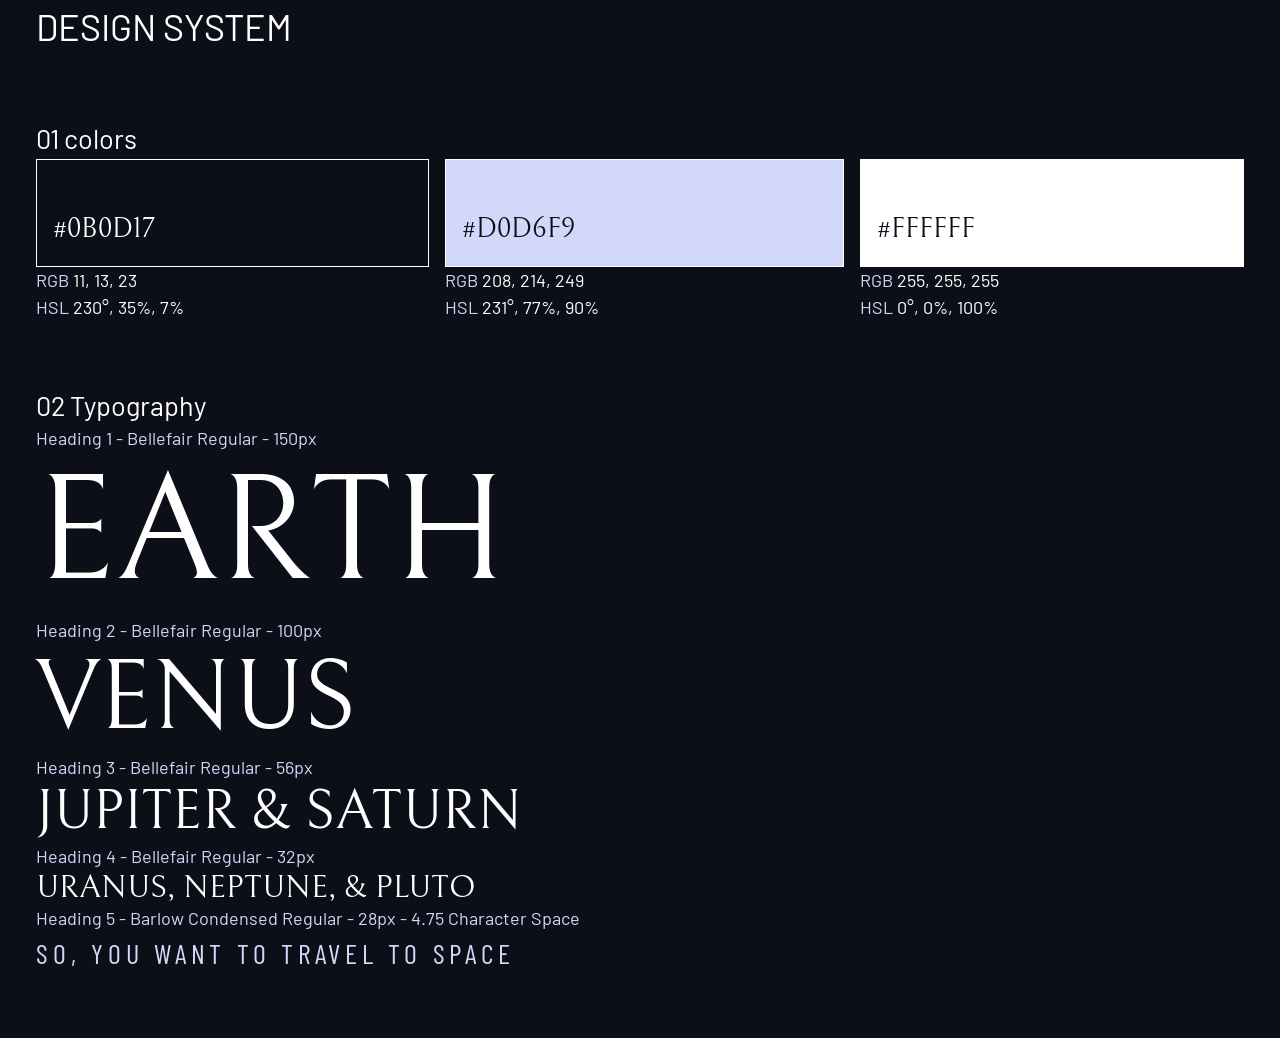
==== the-design-system/design-system-own.html @ 040ad727 "Initial commit" ====
<!DOCTYPE html>
<html lang="en">
    <head>
        <meta charset="UTF-8">
        <meta http-equiv="X-UA-Compatible" content="IE=edge">
        <meta name="viewport" content="width=device-width, initial-scale=1.0">
        <link rel="preconnect" href="https://fonts.googleapis.com">
        <link rel="preconnect" href="https://fonts.gstatic.com" crossorigin>
        <link href="https://fonts.googleapis.com/css2?family=Barlow+Condensed:wght@400;700&family=Bellefair&family=Barlow:wght@400;700&display=swap" rel="stylesheet">
        <link rel="stylesheet" href="../index.css">
        <title>Design System</title>
    </head>
    <body class="bg-dark text-white">
        <div class="container">
            <h1 class="uppercase">Design System</h1>
            <section id="colors" style="margin: 4rem 0;">
                <h2><span>01</span> colors</h2>
                <div class="flex">
                    <div style="flex-grow: 1;">
                        <div class="bg-dark text-white uppercase ff-serif fs-500" style="padding: 3rem 1rem 1rem; border: 1px solid white">
                            #0B0D17
                        </div>
                        <p><span class="text-accent">RGB</span> 11, 13, 23</p>
                        <p><span class="text-accent">HSL</span> 230°, 35%, 7%</p>
                    </div>
                    <div style="flex-grow: 1;">
                        <div class="bg-accent text-dark uppercase ff-serif fs-500" style="padding: 3rem 1rem 1rem; border: 1px solid white">
                            #D0D6F9
                        </div>
                        <p><span class="text-accent">RGB</span> 208, 214, 249</p>
                        <p><span class="text-accent">HSL</span> 231°, 77%, 90%</p>
                    </div>
                    <div style="flex-grow: 1;">
                        <div class="bg-white text-dark uppercase ff-serif fs-500" style="padding: 3rem 1rem 1rem; border: 1px solid white">
                            #FFFFFF
                        </div>
                        <p><span class="text-accent">RGB</span> 255, 255, 255</p>
                        <p><span class="text-accent">HSL</span> 0°, 0%, 100%</p>
                    </div>
                </div>
            </section>
            <section id="typography" style="margin: 4rem 0;">
                <h2><span>02</span> Typography</h2>
                <div class="flex">
                    <div style="flex-basis: 100%;">
                        <div>
                            <p class="text-accent">Heading 1 - Bellefair Regular - 150px</p>
                            <p class="fs-900 ff-serif uppercase">Earth</p>
                        </div>                  
                        <div>
                            <p class="text-accent">Heading 2 - Bellefair Regular - 100px</p>
                            <p class="fs-800 ff-serif uppercase">Venus</p>
                        </div>                  
                        <div>
                            <p class="text-accent">Heading 3 - Bellefair Regular - 56px</p>
                            <p class="fs-700 ff-serif uppercase">Jupiter & Saturn</p>
                        </div>                  
                        <div>
                            <p class="text-accent">Heading 4 - Bellefair Regular - 32px</p>
                            <p class="fs-600 ff-serif uppercase">Uranus, Neptune, & Pluto</p>
                        </div>                  
                        <div>
                            <p class="text-accent">Heading 5 - Barlow Condensed Regular - 28px - 4.75 Character Space</p>
                            <p class="fs-500 ff-sans-cond uppercase letter-spacing-1 text-accent">So, you want to travel to space</p>
                        </div>                  
                    </div>
                </div>
            </section>
        </div>
        <script src="index.pack.js"></script>
    </body>
</html>
---- index.css ----
/* ----------------------------------- */
/* Custom properties                   */
/* ----------------------------------- */

:root {
    /* colors */
    --color-dark: 230 35% 7%;
    --color-light: 231 77% 90%;
    --color-white: 0 0% 100%;

    /* font-sizes */
    --fs-900: 9.375rem;
    --fs-800: 6.25rem;
    --fs-700: 3.5rem;
    --fs-600: 2rem;
    --fs-500: 1.75rem;
    --fs-400: 1.125rem;
    --fs-300: 1rem;
    --fs-200: 0.875rem;

    /* font-families */
    --ff-serif: "Bellefair", serif;
    --ff-sans-cond: "Barlow condensed", sans-serif;
    --ff-sans-normal: "Barlow", sans-serif;
}

/* ----------------------------------- */
/* Reset                               */
/* ----------------------------------- */

/* https://piccalil.li/blog/a-modern-css-reset/ */

/* Box sizing */
*,
*::before,
*::after {
    box-sizing: border-box;
}

/* Reset margins */
body,
h1,
h2,
h3,
h4,
h5,
p,
figure,
picture {
    margin: 0;
}

h1,
h2,
h3,
h4,
h5,
p {
    font-weight: 400;
}

/* set up the body */
body {
    font-family: var(--ff-sans-normal);
    font-size: var(--fs-400);
    color: hsl(var(--color-white));
    background-color: hsl(var(--color-dark));
    line-height: 1.5;
    min-height: 100vh;
}

/* make images easier to work with */
img,
picture {
    max-width: 100%;
    display: block;
}

/* make form elements easier to work with */
input,
button,
textarea,
select {
    font: inherit;
}

/* remove animations for people who have turned off */
@media (prefers-reduced-motion: reduce) {
    *,
    *::before,
    *::after {
        animation-duration: 0.01ms !important;
        animation-iteration-count: 1 !important;
        transition-duration: 0.01ms !important;
        scroll-behavior: auto !important;
    }
}

/* ----------------------------------- */
/* Utility classes                     */
/* ----------------------------------- */

/* general */
.flex {
    display: flex;
    gap: var(--gap, 1rem);
}

.grid {
    display: grid;
    gap: var(--gap, 1rem);
}

.container {
    padding-inline: 2em;
    max-width: 80rem;
    margin-inline: auto;
}

.sr-only {
    position: absolute;
    width: 1px;
    height: 1px;
    padding: 0;
    margin: -1px;
    overflow: hidden;
    clip: rect(0, 0, 0, 0);
    white-space: nowrap;
    border: 0;
}

/* colors */
.bg-dark {
    background-color: hsl(var(--color-dark));
}

.bg-accent {
    background-color: hsl(var(--color-light));
}

.bg-white {
    background-color: hsl(var(--color-white));
}

.text-dark {
    color: hsl(var(--color-dark));
}

.text-accent {
    color: hsl(var(--color-light));
}

.text-white {
    color: hsl(var(--color-white));
}

/* typography */
.ff-serif {
    font-family: var(--ff-serif);
}

.ff-sans-cond {
    font-family: var(--ff-sans-cond);

}
.ff-sans-normal {
    font-family: var(--ff-sans-normal);
}

.letter-spacing-1 {
    letter-spacing: 4.75px;
}

.letter-spacing-2 {
    letter-spacing: 2.7px;
}

.letter-spacing-3 {
    letter-spacing: 2.35px;
}

.uppercase {
    text-transform: uppercase;
}

.fs-900 {
    font-size: var(--fs-900);
}

.fs-800 {
    font-size: var(--fs-800);
}

.fs-700 {
    font-size: var(--fs-700);
}

.fs-600 {
    font-size: var(--fs-600);
}

.fs-500 {
    font-size: var(--fs-500);
}

.fs-400 {
    font-size: var(--fs-400);
}

.fs-300 {
    font-size: var(--fs-300);
}

.fs-200 {
    font-size: var(--fs-200);
}

.fs-900,
.fs-800,
.fs-700,
.fs-600 {
    line-height: 1.1;
}
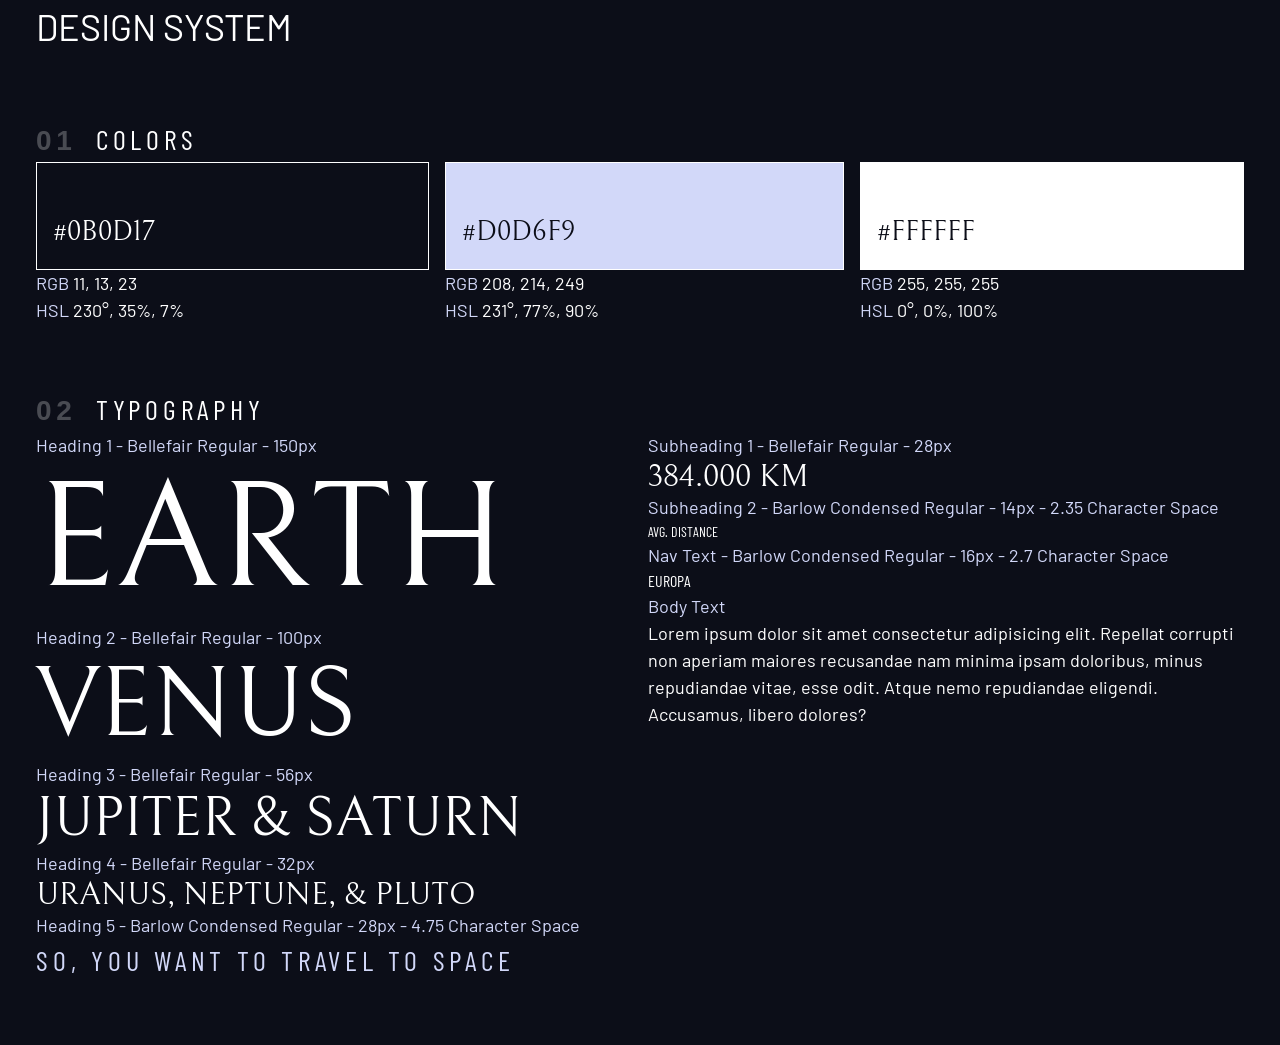
==== commit 8b4745d1: "Adding text styling and paragraph styling" ====
--- a/the-design-system/design-system-own.html
+++ b/the-design-system/design-system-own.html
@@ -14,7 +14,7 @@
         <div class="container">
             <h1 class="uppercase">Design System</h1>
             <section id="colors" style="margin: 4rem 0;">
-                <h2><span>01</span> colors</h2>
+                <h2 class="numbered-title"><span>01</span> Colors</h2>
                 <div class="flex">
                     <div style="flex-grow: 1;">
                         <div class="bg-dark text-white uppercase ff-serif fs-500" style="padding: 3rem 1rem 1rem; border: 1px solid white">
@@ -40,7 +40,7 @@
                 </div>
             </section>
             <section id="typography" style="margin: 4rem 0;">
-                <h2><span>02</span> Typography</h2>
+                <h2 class="numbered-title"><span>02</span> Typography</h2>
                 <div class="flex">
                     <div style="flex-basis: 100%;">
                         <div>
@@ -64,6 +64,25 @@
                             <p class="fs-500 ff-sans-cond uppercase letter-spacing-1 text-accent">So, you want to travel to space</p>
                         </div>                  
                     </div>
+                    <div style="flex-basis: 100%;">
+                        <div>
+                            <p class="text-accent">Subheading 1 - Bellefair Regular - 28px</p>
+                            <p class="fs-600 ff-serif uppercase">384.000 km</p>
+                        </div>
+                        <div>
+                            <p class="text-accent">Subheading 2 - Barlow Condensed Regular - 14px - 2.35 Character Space</p>
+                            <p class="fs-200 ff-sans-cond uppercase">Avg. Distance</p>
+                        </div>
+                        <div>
+                            <p class="text-accent">Nav Text - Barlow Condensed Regular - 16px - 2.7 Character Space</p>
+                            <p class="fs-300 ff-sans-cond uppercase">Europa</p>
+                        </div>
+                        <div>
+                            <p class="text-accent">Body Text</p>
+                            <p>Lorem ipsum dolor sit amet consectetur adipisicing elit. Repellat corrupti non aperiam maiores recusandae nam minima ipsam doloribus, minus repudiandae vitae, esse odit. Atque nemo repudiandae eligendi. Accusamus, libero dolores?</p>
+                        </div>
+
+                    </div>
                 </div>
             </section>
         </div>
--- a/index.css
+++ b/index.css
@@ -15,7 +15,7 @@
     --fs-600: 2rem;
     --fs-500: 1.75rem;
     --fs-400: 1.125rem;
-    --fs-300: 1rem;
+    --fs-300: 1rem; /* 1rem = 16px */
     --fs-200: 0.875rem;
 
     /* font-families */
@@ -220,4 +220,17 @@
 .fs-700,
 .fs-600 {
     line-height: 1.1;
+}
+
+.numbered-title {
+    font-size: var(--fs-500);
+    font-family: var(--ff-sans-cond);
+    text-transform: uppercase;
+    letter-spacing: 4.75px;
+}
+
+.numbered-title span {
+    margin-right: .3em;
+    font-weight: 700;
+    opacity: 25%;
 }
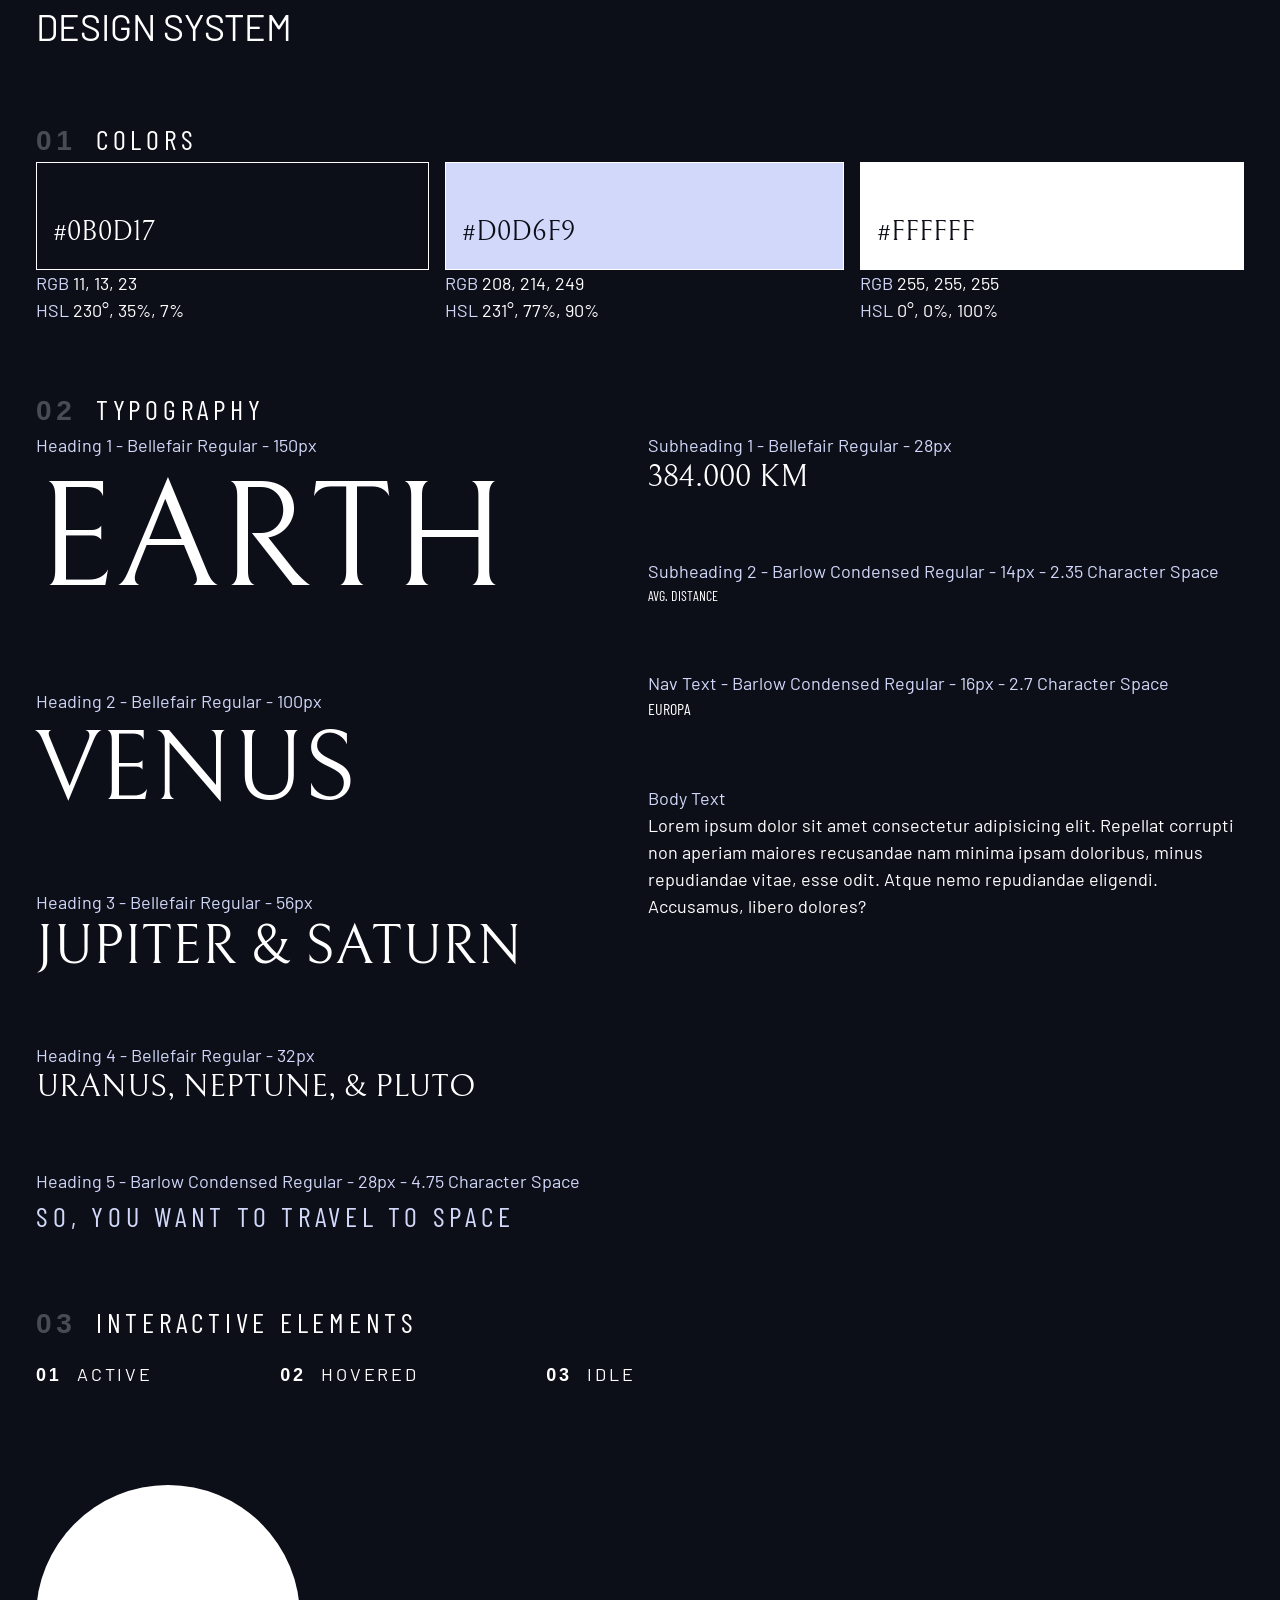
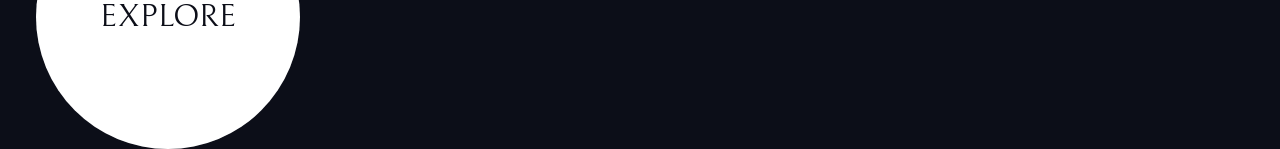
==== commit 963ce19c: "Adding buttons and initial nav" ====
--- a/the-design-system/design-system-own.html
+++ b/the-design-system/design-system-own.html
@@ -42,7 +42,7 @@
             <section id="typography" style="margin: 4rem 0;">
                 <h2 class="numbered-title"><span>02</span> Typography</h2>
                 <div class="flex">
-                    <div style="flex-basis: 100%;">
+                    <div class="flow" style="flex-basis: 100%; --flow-space: 4rem;">
                         <div>
                             <p class="text-accent">Heading 1 - Bellefair Regular - 150px</p>
                             <p class="fs-900 ff-serif uppercase">Earth</p>
@@ -64,7 +64,7 @@
                             <p class="fs-500 ff-sans-cond uppercase letter-spacing-1 text-accent">So, you want to travel to space</p>
                         </div>                  
                     </div>
-                    <div style="flex-basis: 100%;">
+                    <div class="flow" style="flex-basis: 100%; --flow-space: 4rem;">
                         <div>
                             <p class="text-accent">Subheading 1 - Bellefair Regular - 28px</p>
                             <p class="fs-600 ff-serif uppercase">384.000 km</p>
@@ -85,6 +85,30 @@
                     </div>
                 </div>
             </section>
+            <section class="flow" id="interactive-elements">
+                <h2 class="numbered-title"><span>03</span> Interactive elements</h2>
+                <!-- navigation -->
+                <div>
+                    <nav>
+                        <ul class="primary-navigation flex">
+                            <li><a class="uppercase text-white letter-spacing-2" href="#"><span>01</span> Active</a></li>
+                            <li><a class="uppercase text-white letter-spacing-2" href="#"><span>02</span> Hovered</a></li>
+                            <li><a class="uppercase text-white letter-spacing-2" href="#"><span>03</span> Idle</a></li>
+                        </ul>
+                    </nav>
+                </div>
+                <div class="flex">
+                    <div style="margin-top: 5rem;">
+                        <!-- explore button -->
+                        <a href="#" class="large-button uppercase ff-serif fs-600 text-dark bg-white">Explore</a>
+                    </div>
+                    <div>
+                        <!-- tabs -->
+                        <!-- Dots -->
+                        <!-- Numbers -->
+                    </div>
+                </div>
+            </section>
         </div>
         <script src="index.pack.js"></script>
     </body>
--- a/index.css
+++ b/index.css
@@ -111,6 +111,10 @@
     gap: var(--gap, 1rem);
 }
 
+.flow > *:where(:not(:first-child)) {
+    margin-top: var(--flow-space, 1rem);
+}
+
 .container {
     padding-inline: 2em;
     max-width: 80rem;
@@ -233,4 +237,54 @@
     margin-right: .3em;
     font-weight: 700;
     opacity: 25%;
+}
+
+/* ----------------------------------- */
+/* Components                          */
+/* ----------------------------------- */
+
+.large-button {
+    display: grid;
+    position: relative;
+    z-index: 1;
+    place-items: center;
+    padding: 0 2em;
+    border-radius: 50%;
+    aspect-ratio: 1;
+    text-decoration: none;
+}
+
+.large-button::after {
+    content: '';
+    position: absolute;
+    z-index: -1;
+    background: hsl(var(--color-white) / .15);
+    width: 100%;
+    height: 100%;
+    border-radius: 50%;
+    transition:
+        opacity 500ms linear, 
+        transform 750ms ease-in-out;
+}
+
+.large-button:hover::after,
+.large-button:focus::after {
+    opacity: 1;
+    transform: scale(1.5);
+}
+
+.primary-navigation {
+    --gap: 8rem;
+    list-style: none;
+    padding: 0;
+    margin: 0;
+}
+
+.primary-navigation a {
+    text-decoration: none;
+}
+
+.primary-navigation a > span {
+    margin-right: .5em;
+    font-weight: 700;
 }
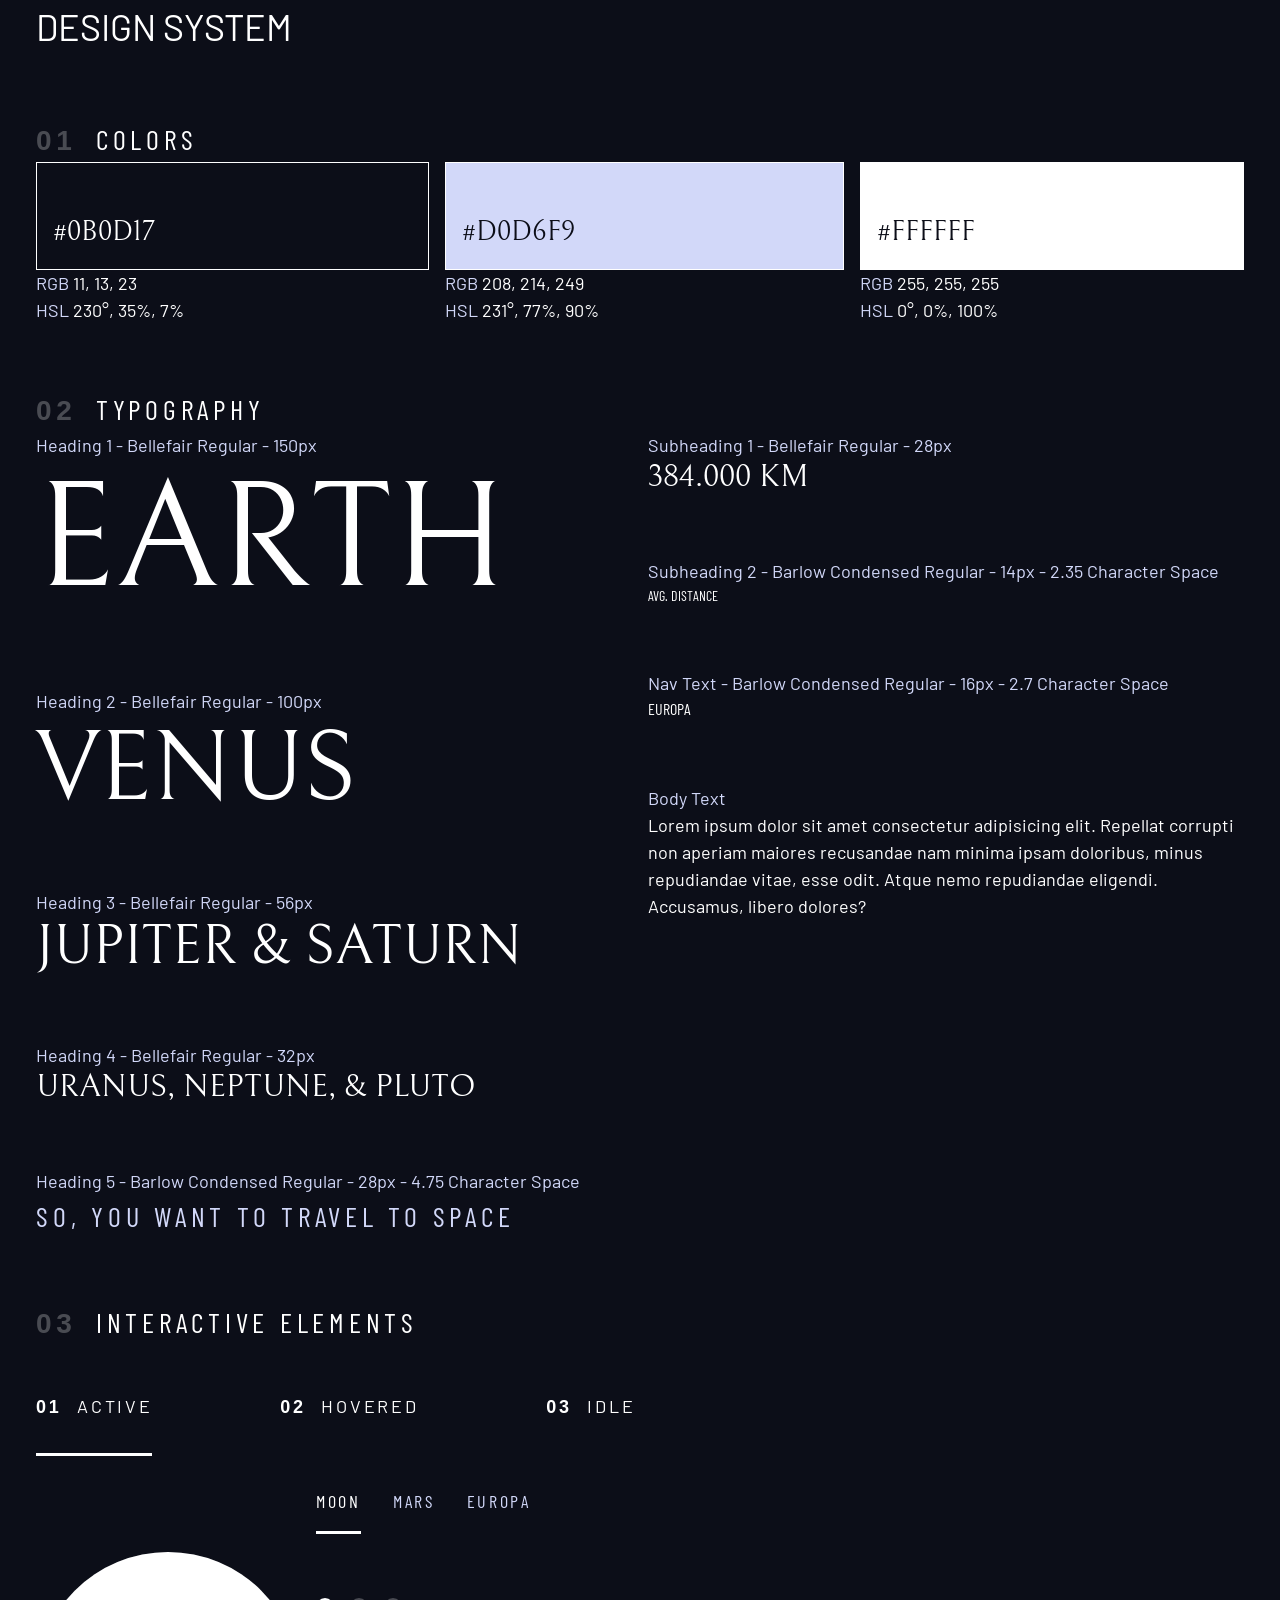
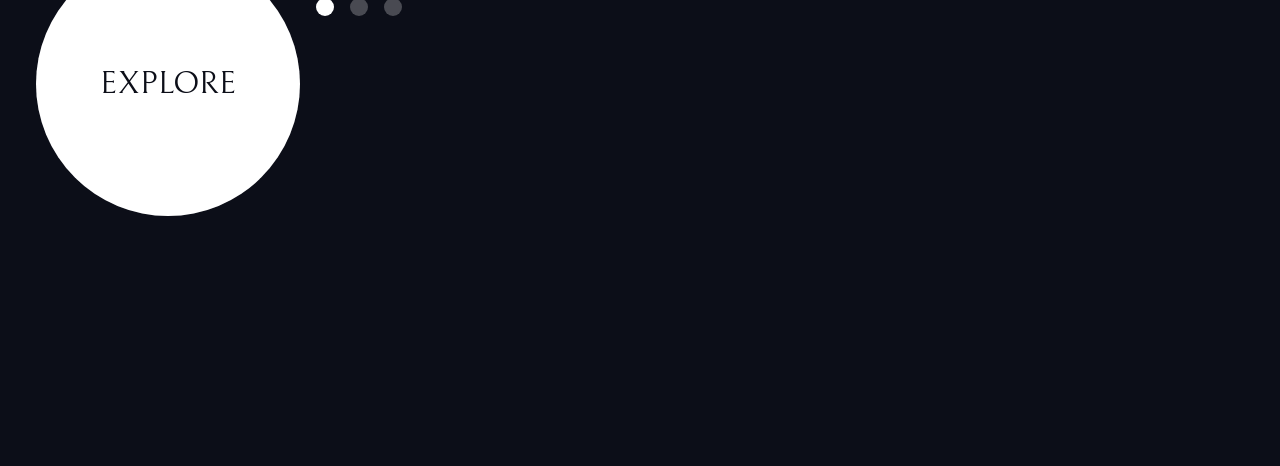
==== commit 8bffe0f8: "Adding tab and dot indicators to the design system" ====
--- a/the-design-system/design-system-own.html
+++ b/the-design-system/design-system-own.html
@@ -90,8 +90,8 @@
                 <!-- navigation -->
                 <div>
                     <nav>
-                        <ul class="primary-navigation flex">
-                            <li><a class="uppercase text-white letter-spacing-2" href="#"><span>01</span> Active</a></li>
+                        <ul class="primary-navigation underline-indicators flex">
+                            <li class="active"><a class="uppercase text-white letter-spacing-2" href="#"><span>01</span> Active</a></li>
                             <li><a class="uppercase text-white letter-spacing-2" href="#"><span>02</span> Hovered</a></li>
                             <li><a class="uppercase text-white letter-spacing-2" href="#"><span>03</span> Idle</a></li>
                         </ul>
@@ -99,12 +99,19 @@
                 </div>
                 <div class="flex">
                     <div style="margin-top: 5rem;">
-                        <!-- explore button -->
                         <a href="#" class="large-button uppercase ff-serif fs-600 text-dark bg-white">Explore</a>
                     </div>
-                    <div>
-                        <!-- tabs -->
-                        <!-- Dots -->
+                    <div class="flow" style="margin-bottom: 50vh; --flow-space: 4rem;">
+                        <div class="tab-list underline-indicators flex">
+                            <button aria-selected="true" class="uppercase ff-sans-cond text-accent bg-dark letter-spacing-2">Moon</button>
+                            <button aria-selected="false" class="uppercase ff-sans-cond text-accent bg-dark letter-spacing-2">Mars</button>
+                            <button aria-selected="false" class="uppercase ff-sans-cond text-accent bg-dark letter-spacing-2">Europa</button>
+                        </div>
+                        <div class="dot-indicators flex">
+                            <button aria-selected="true"><span class="sr-only">Slide title</span></button>
+                            <button aria-selected="false"><span class="sr-only">Slide title</span></button>
+                            <button aria-selected="false"><span class="sr-only">Slide title</span></button>
+                        </div>
                         <!-- Numbers -->
                     </div>
                 </div>
--- a/index.css
+++ b/index.css
@@ -275,6 +275,7 @@
 
 .primary-navigation {
     --gap: 8rem;
+    --underline-gap: 2rem;
     list-style: none;
     padding: 0;
     margin: 0;
@@ -287,4 +288,44 @@
 .primary-navigation a > span {
     margin-right: .5em;
     font-weight: 700;
+}
+
+.underline-indicators > * { /* selecting every direct child of the class */
+    cursor: pointer;
+    padding: var(--underline-gap, 1rem) 0;
+    border: 0;
+    border-bottom: .2rem solid hsl(var(--color-white) / 0);
+}
+
+.underline-indicators > *:hover,
+.underline-indicators > *:focus {
+    border-color: hsl(var(--color-white) / .5);
+}
+
+.underline-indicators > .active,
+.underline-indicators > [aria-selected="true"] {
+    color:hsl(var(--color-white) / 1);
+    border-color: hsl(var(--color-white) / 1);
+}
+
+.tab-list {
+    --gap: 2rem;
+}
+
+.dot-indicators > * {
+    cursor: pointer;
+    border: 0;
+    border-radius: 50%;
+    aspect-ratio: 1;
+    padding: .5em;
+    background-color: hsl(var(--color-white) / .25);
+}
+
+.dot-indicators > *:hover,
+.dot-indicators > *:focus {
+    background-color: hsl(var(--color-white) / .5);
+}
+
+.dot-indicators > [aria-selected="true"] {
+    background-color: hsl(var(--color-white) / 1);
 }
